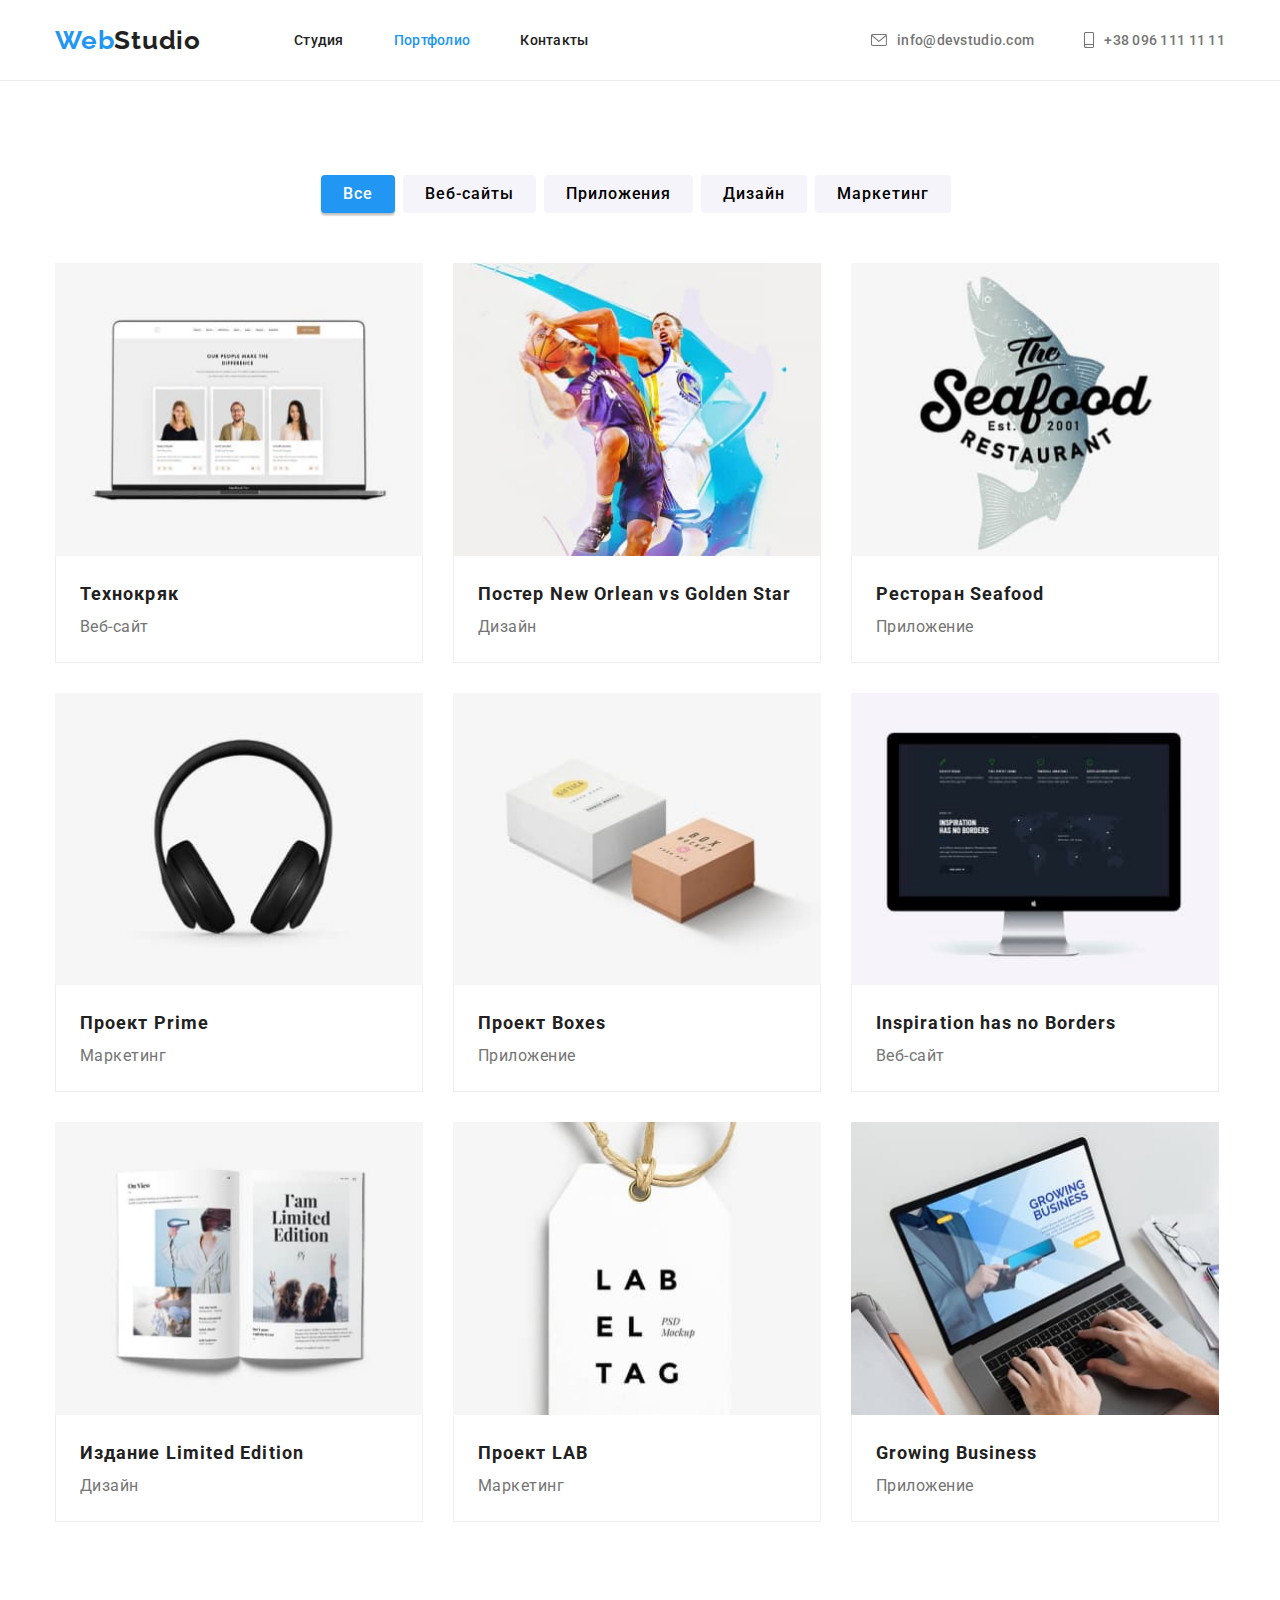
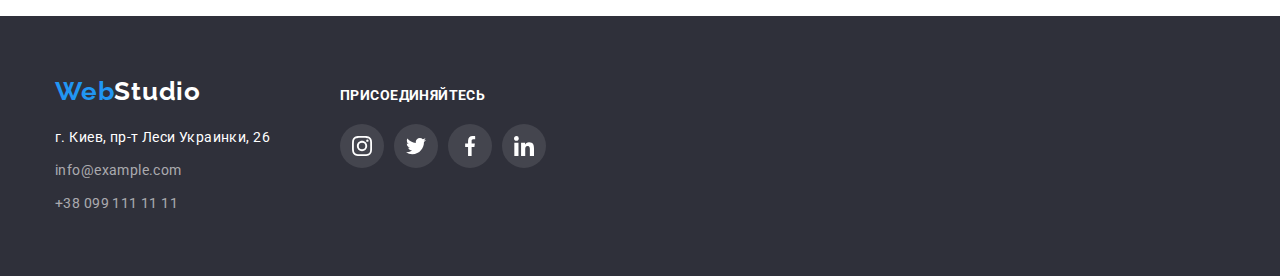
==== portfolio.html @ fd19ae10 "ДЗ№5" ====
<!DOCTYPE html>
<html lang="ru">
  <head>
    <meta charset="UTF-8">
    <meta http-equiv="X-UA-Compatible" content="IE=edge">
    <meta name="viewport" content="width=device-width, initial-scale=1.0">
    <title>Web Studio</title>
    <link rel="preconnect" href="https://fonts.gstatic.com">
    <link  href = " https://fonts.googleapis.com/css2?family=Raleway:wght@700&family=Roboto:wght@400;500;700;900&display=swap " rel = " stylesheet " >
    <link rel="stylesheet" href="https://cdnjs.cloudflare.com/ajax/libs/modern-normalize/1.0.0/modern-normalize.min.css"/>
    <link rel="stylesheet" href="./css/styles.css"/>
</head>
<body>
  <header class="page-header">
    <div class="container">
      <nav class="nav-header">
          <a href="./index.html" class="log-hdr logo-font"><span class="blue-text">Web</span>Studio</a>
          <ul class="list menu">
              <li class="menu-item"><a class="link header-link-hight" href="index.html">Студия</a></li>
              <li class="menu-item"><a class="link header-link-hight active" href="portfolio.html">Портфолио</a></li>
              <li class="menu-item"><a class="link header-link-hight" href="">Контакты</a></li>
          </ul>
      </nav>       
          <ul class="list menu header-contacts" >
              <li class="menu-item">
                <a class="link header-link-hight grey-text" href="">
                  <svg class="hdr-icon-mail"><use href="./img/icons/sprite.svg#icon-envelope"></use></svg>
                   info@devstudio.com</a>
              </li>
              <li class="menu-item">
                <a class="link header-link-hight grey-text" href="">
                  <svg class="hdr-icon-tel"><use href="./img/icons/sprite.svg#icon-smartphone"></use></svg>
                  +38 096 111 11 11</a>
              </li>
          </ul>
    </div>
  </header>
  <main>
    <section class="section">
      <div class="container">
          <h1 class="title-invisible">НАШИ ПРОЭКТЫ</h1>
          <ul class="list menu-button">
            <li class="li-button"><button type="button" class="button button-all" autofocus>Все</button></li>
            <li class="li-button"><button type="button" class="button">Веб-сайты</button></li>
            <li class="li-button"><button type="button" class="button">Приложения</button></li>
            <li class="li-button"><button type="button" class="button">Дизайн</button></li>
            <li class="li-button"><button type="button" class="button">Маркетинг</button></li>
          </ul>
          <ul class="list cards">
              <li class="list-card">
                <a class="card-portf" href=""> 
                <img class="card-img" src="./img/img41.jpg" width="370" height="294" alt="Технокряк"/>
                <div class="card">
                  <h3 class="card-title">Технокряк</h3> 
                  <p class="card-body-item">Веб-сайт</p>
                </div>
                </a> 
              </li>
              <li class="list-card">
                <a class="card-portf" href=""> 
                <img class="card-img" src="./img/img42.jpg" width="370" height="294" alt="Постер New Orlean vs Golden Star"/>
                <div class="card">
                  <h3 class="card-title">Постер New Orlean vs Golden Star</h3> 
                  <p class="card-body-item">Дизайн</p>
                </div>
                </a> 
              </li>
              <li class="list-card">
                <a class="card-portf" href=""> 
                <img class="card-img" src="./img/img43.jpg" width="370" height="294" alt="Ресторан Seafood"/>
                <div class="card">
                  <h3 class="card-title">Ресторан Seafood</h3> 
                  <p class="card-body-item">Приложение</p>
                </div>
                </a>
              </li>  
              <li class="list-card">
                <a class="card-portf" href=""> 
                <img class="card-img" src="./img/img51.jpg" width="370" height="294" alt="Проект Prime"/>
                <div class="card">
                  <h3 class="card-title">Проект Prime</h3> 
                  <p class="card-body-item">Маркетинг</p>
                </div>
                </a>
              </li>  
              <li class="list-card">
                <a class="card-portf" href=""> 
                 <img class="card-img" src="./img/img52.jpg" width="370" height="294" alt="Проект Boxes"/>
                 <div class="card">
                  <h3 class="card-title">Проект Boxes</h3> 
                  <p class="card-body-item">Приложение</p>
                </div>
                </a>
              </li>
              <li class="list-card">
                <a class="card-portf" href=""> 
                <img class="card-img" src="./img/img53.jpg" width="370" height="294" alt="Inspiration has no Borders"/>
                <div class="card">
                   <h3 class="card-title">Inspiration has no Borders</h3> 
                  <p class="card-body-item">Веб-сайт</p>
                </div>
                </a>
              </li>
              <li class="list-card">
                <a class="card-portf" href=""> 
                <img class="card-img" src="./img/img61.jpg" width="370" height="294" alt="Издание Limited Edition"/>
                <div class="card">
                  <h3 class="card-title">Издание Limited Edition</h3> 
                  <p class="card-body-item">Дизайн</p>
                </div>
                </a>
              </li>
              <li class="list-card">
                <a class="card-portf" href=""> 
                <img class="card-img" src="./img/img62.jpg" width="370" height="294" alt="Проект LAB"/>
                <div class="card">
                  <h3 class="card-title">Проект LAB</h3> 
                  <p class="card-body-item">Маркетинг</p>
                </div>
                </a>
              </li>
              <li class="list-card">
                <a class="card-portf" href=""> 
                <img class="card-img" src="./img/img63.jpg" width="370" height="294" alt="Growing Business"/>
                  <div class="card">
                  <h3 class="card-title">Growing Business</h3> 
                  <p class="card-body-item">Приложение</p>
                </div>
                </a>
              </li>
            </ul>
     </div>       
    </section>  
  </main>
  <footer class="ftr-dark-bg">
    <div class="container footer-flex">
      <div>
        <a href="./index.html" class="log logo-font footer-logo"><span class="blue-text">Web</span>Studio</a>
        <address>
        <ul class="list footer-text">
          <li class="adres-txt"><a class="link adres-txt" href="https://goo.gl/maps/XNxuDnSuaGoXyThm7" target="_blank" rel="noopener noreferrer">г. Киев, пр-т Леси Украинки, 26</a></li>
          <li class="footer-grey-txt"><a class=" link footer-grey-txt" href="mailto:info@example.com">info@example.com</a></li>
          <li><a class="link footer-grey-txt" href="tel:+380991111111">+38 099 111 11 11</a></li>
        </ul>
        </address>
      </div>
      <div class="ftr-social">
        <h2 class="ftr-social-title">ПРИСОЕДИНЯЙТЕСЬ</h2>
        <ul class="social-icons">
          <li class="list social-icons-item">
            <a href="" class="ftr-icons-link social-icons-link" target="_blank" rel="noopener noreferrer">
              <svg class="social-icons-svg-ftr">
                <use class="" href="./img/icons/sprite.svg#icon-instagram"></use>
              </svg>
            </a>
          </li>
          <li class="list social-icons-item">
            <a href="" class="ftr-icons-link social-icons-link" target="_blank" rel="noopener noreferrer">
              <svg class="social-icons-svg-ftr">
                <use class="" href="./img/icons/sprite.svg#icon-twitter"></use>
              </svg>
            </a>
          </li>
          <li class="list social-icons-item">
            <a href="" class="ftr-icons-link social-icons-link" target="_blank" rel="noopener noreferrer">
              <svg class="social-icons-svg-ftr">
                <use class="" href="./img/icons/sprite.svg#icon-facebook"></use>
              </svg>
            </a>
          </li>
          <li class="list social-icons-item">
            <a href="" class="ftr-icons-link social-icons-link" target="_blank" rel="noopener noreferrer">
              <svg class="social-icons-svg-ftr">
                <use class="" href="./img/icons/sprite.svg#icon-linkedin"></use>
              </svg>
            </a>
          </li>
        </ul>
      </div>
    </div>
  </footer> 
</body>
</html>
---- css/styles.css ----
:root {
    --white-color:#FFFFFF ;
    --black-color:#212121 ;
    --brand-color: #FFFFFF ;
    --grey-color: #757575;
    --object-color: #2196F3 ;
    --dark-bg: #2F303A ;
    --main-font: "Roboto",  sans-serif;
}
html {
    box-sizing: border-box;
}
body {
    background: var(--brand-color) ;
    color:var(--black-color);
    font-family: var(--main-font);
}  

*,
*::before,
*::after {
    box-sizing: inherit;
}
h1,
h2,
h3,
p {
  margin-top: 0;
  margin-bottom: 0;
}
a {
    /*outline: none;*/
    text-decoration: none;
    color:var(--black-color);
  }

img {
    display: block;
    max-width: 100%;
    height: auto;
}
nav a.active {
    color:var(--object-color);
}
.list {
    margin: 0;
    padding-left: 0;
    list-style: none;
}
.container {
  width: 1200px;
  padding-left: 15px;
  padding-right: 15px;
  margin-left: auto;
  margin-right: auto;
}
.section {
    padding-top: 94px;
    padding-bottom: 94px;
}

.logo-font {
    font-family:"Raleway", sans-serif;
    font-size: 26px;
    line-height: 1.17;
    letter-spacing: 0.03em;
    font-weight: 700;
}

.log-hdr {
    display: inline-block;
    margin-right: 93px;
    padding: 24px 0%;
}

.log {
    display: inline-block;
    }
.page-header {
    border-bottom: 1px solid rgba(236, 236, 236, 1)
}
.page-header .container {
    display: flex;
    justify-content: flex-end;
}
.header-contacts {
    align-items: center;
}   
.header-link-hight {
    display: flex;
    align-items: center;
    padding: 32px 0px;
}     
.menu {
    display: inline-flex;
}

.menu-item:not(:last-child) {
    margin-right: 50px;
}
.nav-header {
    display: flex;
    align-items: center;
    margin-right: auto;
}
.hdr-icon-mail {
    width: 16px;
    height: 12px;
    margin-right: 10px;
    fill: currentColor; 
}
.hdr-icon-tel {
    width: 10px;
    height: 16px;
    margin-right: 10px;
    fill: currentColor; 
}

header {
    background:var(--brand-color);
    font-weight: 500;
    font-size: 14px;
    line-height: 1.17;
    letter-spacing: 0.02em;
  }

.section-hero {
    display: flex;
    flex-direction: column;
    align-items: center;
    justify-content: center;
    margin-right: auto;
    margin-left: auto;
   
}
.hero {
    padding: 200px 0px;
}
.blue-text {
    color: var(--object-color);
}

.link:hover,
.link:focus {
  color: var(--object-color);
  
}

.button:hover,
.button:focus {
  color: var(--white-color); 
  background: var(--object-color);
  box-shadow:   0px 2px 2px 0px rgba(0, 0, 0, 0.12),
                0px 1px 2px 0px rgba(0, 0, 0, 0.08),
                0px 3px 1px 0px rgba(0, 0, 0, 0.1);
}

.main-title {
    font-size: 44px;
    font-weight: 900;
    letter-spacing: 0.06em;
    line-height: 1.36;
    color: var(--white-color) ;
    text-align: center;
 }

.main-hero {
    background-image: linear-gradient(to right,
    rgba(47, 48, 58, 0.4),
    rgba(47, 48, 58, 0.4)),
    url(../img/mainbackground.png);
    background-repeat: no-repeat;
    background-position: center;
    background-size: auto;
    max-width: 1600px;
}

.main-dark-bg {
    background: var(--dark-bg);
    max-width: 1600px;
    margin: auto;
   }

.main-button {
    color: var(--white-color) ;
    font-weight: 700;
    line-height: 1.88;
    text-align: center;
    letter-spacing: 0.06em;
    height: 50px;
    width: 200px;
    border: none;
    border-radius: 4px;
    margin-top: 30px;
    padding: 0;
}

.title-invisible {
    display: none;
}

.cards-icon-text {
    display: flex;
     width: 270px;
}
.card-li-item:not(:last-child)  {
    margin-right: 30px;
}

.card-icon {
    display: flex;
    background: #F5F4FA;
    border-radius: 4px;
     width: 270px;
     height: 120px;
    align-items: center;
    margin-bottom: 30px;
}
.card-content {
    display: block;
}
.title-card-content {
    font-size: 14px;
    text-align: left;
    margin-bottom: 10px;
}

.text-card-content {
    width: 270px;
    font-size: 14px;
    line-height: 1.71;
    letter-spacing: 0.03em;
    color:var(--grey-color);
}

 .works-icons-item {
    display: flex;
    align-items: center;
    height: 120px ;
    width: 270px;
    background: #F5F4FA; 
 } 
.card-icons-svg {
    height: 70px;
    width: auto;
}

.section-works {
     padding-bottom: 94px;
}
.list-works {
    display: inline-flex; 
}

.li-img:not(:last-child) {
  margin-right: 30px;
  }

.work-img {
    position: relative;
}

.work-img-text {
    position: absolute;
    bottom: 0%;
    width: 100%;
    padding-top: 27px;
    padding-bottom: 27px;
    background-color: rgba(47, 48, 58, 0.8);
    color: var(--brand-color);
    font-weight: bold;
    font-size: 14px;
    line-height: 1.14;
    letter-spacing: 0.03em;
    text-align: center;
}

.card-set {
    display: flex;
    flex-wrap: wrap;
    margin-left: -30px;
    margin-top: -50px;
}
.team-item {
    margin-left: 30px;
    margin-top: 50px;
    background: var(--brand-color);
    box-shadow: 0px 1px 3px rgba(0, 0, 0, 0.12), 
                0px 1px 1px rgba(0, 0, 0, 0.14), 
                0px 2px 1px rgba(0, 0, 0, 0.2);
    border-radius: 0px 0px 4px 4px;
    width: 270px;
}

.works,
.team-title  {
    font-size: 36px;
    line-height: 1.17;
    letter-spacing: 0.03em;
    text-align: center;
    margin-bottom: 50px ; 
   }
.team {
    background: #F5F4FA; 
}
.team-member {
    font-size: 16px;
    line-height: 1.17;
    letter-spacing: 0.03em;
    text-align: center;
    color:var(--grey-color);
   }
.team-name {
    font-size: 16px;
    line-height: 1.19;
    font-weight: 500;
    text-align: center;
    letter-spacing: 0.03em;
    color:var(--black-color);
    padding-top: 30px ;
    padding-bottom: 10px ;
}
.grey-text {
    color:var(--grey-color) ;
}
footer {
    padding: 60px 0px; 
}
.footer-logo {
    margin-bottom: 20px ;
    color:var(--white-color) ;
}
.footer-text {
    font-style: normal;   
    font-size: 14px;
    line-height: 1.71;
    letter-spacing: 0.03em;
}
.adres-txt{
    color:var(--white-color);
    margin-bottom: 9px;
}
.footer-grey-txt {
    color: rgba(255, 255, 255, 0.6);
    margin-bottom: 9px;
}

.blue-background {
    background: var(--object-color) ;
}
.li-button {
    margin-right: 8px;
}
.button {
    cursor: pointer;
    background: #F5F4FA ;
    font-weight: 500;
    font-size: 16px;
    line-height: 1.63;
    letter-spacing: 0.06em;
    border: 0px;
    border-radius: 4px;
    
    padding: 6px 22px;
    outline-style: none ;
    transition: color;
    transition: background-color;
    transition: box-shadow; 
    transition: 250ms;
    /*transition-duration: 250ms; почему-то работает только для рядом стоящего свойства*/
    transition-timing-function: cubic-bezier(0.4, 0, 0.2, 1);
   } 
.button-all { /* кнопка синяя всегда*/
    color: var(--white-color); 
    background: var(--object-color);
}

 .menu-button {
    display: flex;
    justify-content: center;
    flex-wrap: wrap;
    margin-bottom: 50px;
 }
.card-img {
    margin-bottom: -1px;
}
.card-title {
    font-weight: 700;
    font-size: 18px;
    line-height: 2;
    letter-spacing: 0.06em;
    }
.card-body-item {
    font-weight: 400 ;
    font-size: 16px ;
    line-height: 1.88 ;
    letter-spacing: 0.03em;
    color:var(--grey-color);
    }
.card {
        padding: 20px 24px;
        border: 1px solid #EEEEEE;
}
.card-portf {
        display: block;
}
.cards {
    display: flex;
    flex-wrap: wrap;
    flex-basis: calc((100% - 3 * 30px) / 3);
    margin-left: -30px;
    margin-top: -30px;
}
.list-card {
        display: flex;
    margin-left: 30px;
    margin-top: 30px;
    padding-top: 0 px;
    background: var(--brand-color);    
    width: 368px;
 }

.card-portf:hover,
.card-portf:focus { 
    box-shadow:   0px 2px 2px 0px rgba(0, 0, 0, 0.12),
                0px 1px 2px 0px rgba(0, 0, 0, 0.08),
                0px 3px 1px 0px rgba(0, 0, 0, 0.1);
}
.social-icons {
    display: inline-flex;
    padding-inline-start: 0px;
    margin-block-start: 0px;
    margin-block-end: 0px;
}
.social-icons-team {
    padding-top: 16px;
    padding-bottom: 30px;
}
.social-icons-svg {
    width: 20px;
    height: 20px;
    fill: rgba(175, 177, 184, 1);
   }

.social-icons-link:hover .social-icons-svg,
.social-icons-link:focus .social-icons-svg {
      fill: var(--brand-color);
}
.social-icons-link:hover,
.social-icons-link:focus {
     background-color:  var(--object-color);
}


.social-icons-link {
    display: flex;
    align-items: center;
    justify-content: center;
    width: 44px;
    height: 44px;
    border-radius: 50%;
}

.social-icons-item:not(:last-child) {
    margin-right: 10px;
}

.title-client {
    font-size: 36px;
    line-height: 1.17;
    text-align: center;
    letter-spacing: 0.03em;
    margin-bottom: 50px;
   }

.client-icons {
     display: block;
}

.client-icons-item {
    width: 170px ;
    height: 92px ;
    border: 1px solid #AFB1B8 ;
    box-sizing: border-box;
    border-radius: 4px;
 } 

.client-icons :not(:last-child) {
    margin-right: 30px;
}
.client-link{
    display: flex;
    justify-content: center;
    align-items: center;
    width: 100%;
    height: 100%;
    fill: rgba(175, 177, 184, 1);
}


/*.client-icons-svg {
    box-shadow: none;
    fill:  currentColor;
}  */

.card-set-client {
    display: flex;
    flex-wrap: wrap;
}

.client-link:hover,
.client-link:focus  {
    fill:  var(--object-color);
    border-color:var(--object-color) ;
    box-shadow:   0px 2px 2px 0px rgba(0, 0, 0, 0.12),
                0px 1px 2px 0px rgba(0, 0, 0, 0.08),
                0px 3px 1px 0px rgba(0, 0, 0, 0.1);
}

.ftr-dark-bg {
    background: var(--dark-bg);
}
.footer-flex {
    display: flex;
    align-items: baseline;
    margin-right: auto;
}
.ftr-social {
    margin-left: 70px;
}
.social-icons-svg-ftr {
    width: 20px;
    height: 20px;
    fill: var(--brand-color);
}
.ftr-social-title {
    font-size: 14px;
    line-height: 1.14;
    letter-spacing: 0.03em;
    color: var(--brand-color);
    margin-bottom: 20px;
}
.ftr-icons-link {
    background-color:rgba(255, 255, 255, 0.1);
}
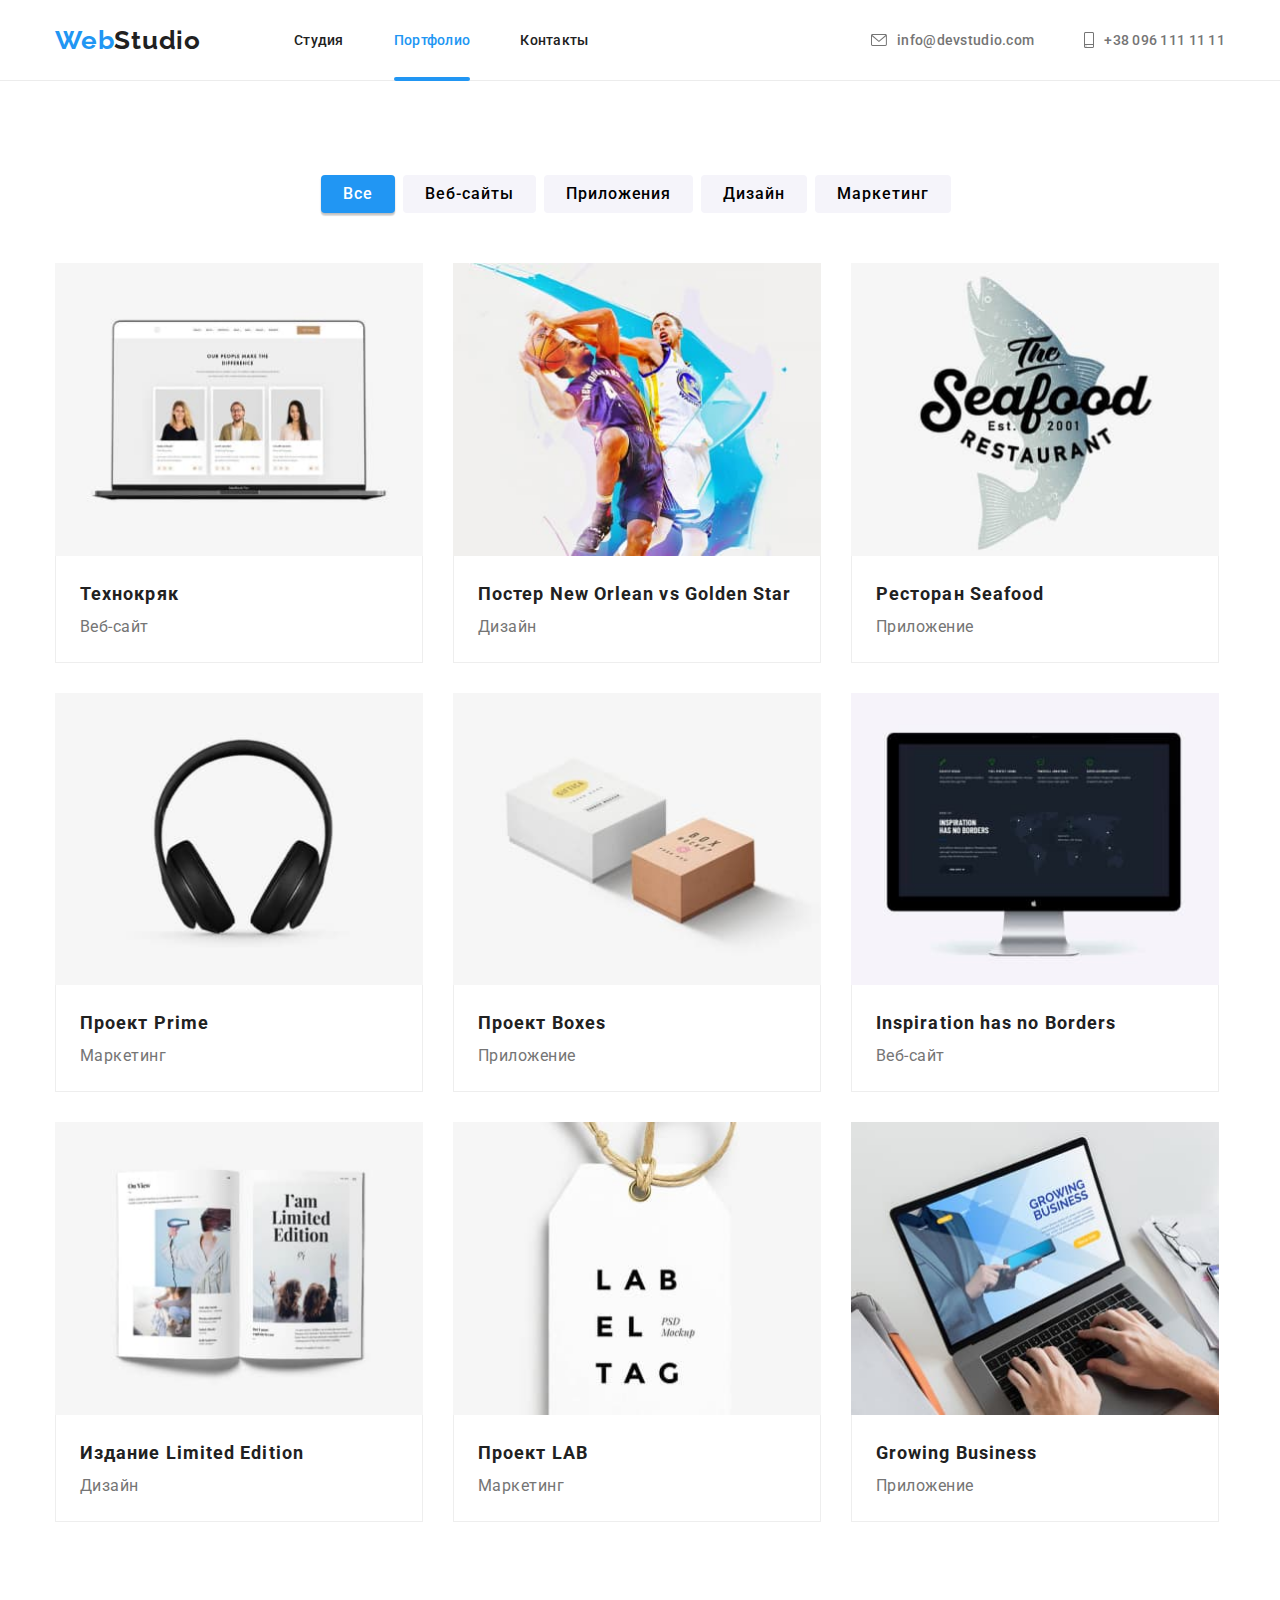
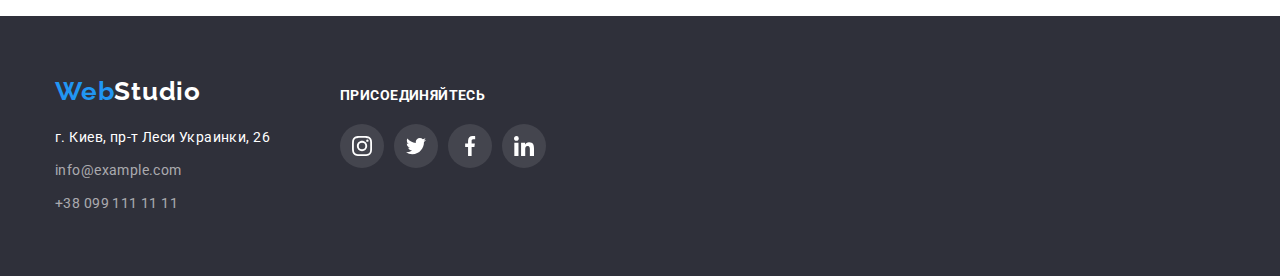
==== commit 8dc5987b: "ДЗ№5" ====
--- a/portfolio.html
+++ b/portfolio.html
@@ -17,7 +17,7 @@
           <a href="./index.html" class="log-hdr logo-font"><span class="blue-text">Web</span>Studio</a>
           <ul class="list menu">
               <li class="menu-item"><a class="link header-link-hight" href="index.html">Студия</a></li>
-              <li class="menu-item"><a class="link header-link-hight active" href="portfolio.html">Портфолио</a></li>
+              <li class="menu-item"><a class="link header-link-hight nav-line active" href="portfolio.html">Портфолио</a></li>
               <li class="menu-item"><a class="link header-link-hight" href="">Контакты</a></li>
           </ul>
       </nav>       
@@ -49,11 +49,14 @@
           <ul class="list cards">
               <li class="list-card">
                 <a class="card-portf" href=""> 
-                <img class="card-img" src="./img/img41.jpg" width="370" height="294" alt="Технокряк"/>
-                <div class="card">
-                  <h3 class="card-title">Технокряк</h3> 
-                  <p class="card-body-item">Веб-сайт</p>
-                </div>
+                  <img class="card-img" src="./img/img41.jpg" width="370" height="294" alt="Технокряк"/>
+                   <div class="overlay">
+                    <p class="overlay-text">Технокряк это современная площадка распространения коронавируса. Компании используют эту платформу для цифрового шпионажа и атак на защищённые сервера конкурентов.</p>
+                  </div>
+                  <div class="card">
+                    <h3 class="card-title">Технокряк</h3> 
+                    <p class="card-body-item">Веб-сайт</p>
+                  </div>
                 </a> 
               </li>
               <li class="list-card">
@@ -63,6 +66,9 @@
                   <h3 class="card-title">Постер New Orlean vs Golden Star</h3> 
                   <p class="card-body-item">Дизайн</p>
                 </div>
+                <div class="overlay">
+                    <p class="overlay-text">Постер New Orlean vs Golden Star</p>
+                  </div>
                 </a> 
               </li>
               <li class="list-card">
@@ -72,6 +78,9 @@
                   <h3 class="card-title">Ресторан Seafood</h3> 
                   <p class="card-body-item">Приложение</p>
                 </div>
+                <div class="overlay">
+                  <p class="overlay-text">Ресторан Seafood</p>
+                </div>
                 </a>
               </li>  
               <li class="list-card">
@@ -80,6 +89,9 @@
                 <div class="card">
                   <h3 class="card-title">Проект Prime</h3> 
                   <p class="card-body-item">Маркетинг</p>
+                </div>
+                <div class="overlay">
+                  <p class="overlay-text">Проект Prime</p>
                 </div>
                 </a>
               </li>  
@@ -90,6 +102,9 @@
                   <h3 class="card-title">Проект Boxes</h3> 
                   <p class="card-body-item">Приложение</p>
                 </div>
+                <div class="overlay">
+                  <p class="overlay-text">Проект Boxes</p>
+                </div>
                 </a>
               </li>
               <li class="list-card">
@@ -99,6 +114,9 @@
                    <h3 class="card-title">Inspiration has no Borders</h3> 
                   <p class="card-body-item">Веб-сайт</p>
                 </div>
+                <div class="overlay">
+                  <p class="overlay-text">Inspiration has no Borders</p>
+                </div>
                 </a>
               </li>
               <li class="list-card">
@@ -108,6 +126,9 @@
                   <h3 class="card-title">Издание Limited Edition</h3> 
                   <p class="card-body-item">Дизайн</p>
                 </div>
+                <div class="overlay">
+                  <p class="overlay-text">Издание Limited Edition</p>
+                </div>
                 </a>
               </li>
               <li class="list-card">
@@ -116,6 +137,8 @@
                 <div class="card">
                   <h3 class="card-title">Проект LAB</h3> 
                   <p class="card-body-item">Маркетинг</p>
+                </div><div class="overlay">
+                  <p class="overlay-text">Проект LAB</p>
                 </div>
                 </a>
               </li>
@@ -125,6 +148,9 @@
                   <div class="card">
                   <h3 class="card-title">Growing Business</h3> 
                   <p class="card-body-item">Приложение</p>
+                </div>
+                <div class="overlay">
+                  <p class="overlay-text">Growing Business</p>
                 </div>
                 </a>
               </li>
@@ -145,7 +171,7 @@
         </address>
       </div>
       <div class="ftr-social">
-        <h2 class="ftr-social-title">ПРИСОЕДИНЯЙТЕСЬ</h2>
+        <p class="ftr-social-title">ПРИСОЕДИНЯЙТЕСЬ</p>
         <ul class="social-icons">
           <li class="list social-icons-item">
             <a href="" class="ftr-icons-link social-icons-link" target="_blank" rel="noopener noreferrer">
--- a/css/styles.css
+++ b/css/styles.css
@@ -30,7 +30,6 @@
   margin-bottom: 0;
 }
 a {
-    /*outline: none;*/
     text-decoration: none;
     color:var(--black-color);
   }
@@ -43,6 +42,9 @@
 nav a.active {
     color:var(--object-color);
 }
+
+
+
 .list {
     margin: 0;
     padding-left: 0;
@@ -89,9 +91,14 @@
 }   
 .header-link-hight {
     display: flex;
+    position: relative;
     align-items: center;
     padding: 32px 0px;
+    transition-property: color;
+    transition-duration: 250ms;
+    transition-timing-function: cubic-bezier(0.4, 0, 0.2, 1);
 }     
+
 .menu {
     display: inline-flex;
 }
@@ -115,6 +122,17 @@
     height: 16px;
     margin-right: 10px;
     fill: currentColor; 
+}
+
+.nav-line::after { 
+  content: "";
+  display: block;
+  position: absolute;
+  bottom: -1px;
+  width: 100%;
+  height: 4px;
+  border-radius: 2px;  
+  background-color: var(--object-color);
 }
 
 header {
@@ -140,13 +158,17 @@
 .blue-text {
     color: var(--object-color);
 }
+.link {
+    /*transition-duration: 250ms;
+    transition-property: color, background-color, box-shadow;
+    transition-timing-function: cubic-bezier(0.4, 0, 0.2, 1);*/
+}
 
 .link:hover,
 .link:focus {
   color: var(--object-color);
   
 }
-
 .button:hover,
 .button:focus {
   color: var(--white-color); 
@@ -195,6 +217,9 @@
     margin-top: 30px;
     padding: 0;
 }
+.blue-background {
+    background: var(--object-color) ;
+}
 
 .title-invisible {
     display: none;
@@ -265,8 +290,10 @@
     position: absolute;
     bottom: 0%;
     width: 100%;
-    padding-top: 27px;
-    padding-bottom: 27px;
+    height: 70px;
+    display: flex;
+    justify-content:center;
+    align-items:center;
     background-color: rgba(47, 48, 58, 0.8);
     color: var(--brand-color);
     font-weight: bold;
@@ -311,6 +338,11 @@
     text-align: center;
     color:var(--grey-color);
    }
+
+ .team-item-info {
+     padding-top: 30px ;
+     padding-bottom: 16px ;
+ }  
 .team-name {
     font-size: 16px;
     line-height: 1.19;
@@ -318,7 +350,6 @@
     text-align: center;
     letter-spacing: 0.03em;
     color:var(--black-color);
-    padding-top: 30px ;
     padding-bottom: 10px ;
 }
 .grey-text {
@@ -346,9 +377,9 @@
     margin-bottom: 9px;
 }
 
-.blue-background {
-    background: var(--object-color) ;
-}
+
+/* portfolio*/
+
 .li-button {
     margin-right: 8px;
 }
@@ -361,16 +392,13 @@
     letter-spacing: 0.06em;
     border: 0px;
     border-radius: 4px;
-    
     padding: 6px 22px;
     outline-style: none ;
-    transition: color;
-    transition: background-color;
-    transition: box-shadow; 
-    transition: 250ms;
-    /*transition-duration: 250ms; почему-то работает только для рядом стоящего свойства*/
+    transition-duration: 250ms;
+    transition-property: color, background-color, box-shadow;
     transition-timing-function: cubic-bezier(0.4, 0, 0.2, 1);
-   } 
+} 
+
 .button-all { /* кнопка синяя всегда*/
     color: var(--white-color); 
     background: var(--object-color);
@@ -382,8 +410,69 @@
     flex-wrap: wrap;
     margin-bottom: 50px;
  }
+
+
 .card-img {
     margin-bottom: -1px;
+}
+
+
+.cards {
+    display: flex;
+    flex-wrap: wrap;
+    flex-basis: calc((100% - 3 * 30px) / 3);
+    margin-left: -30px;
+    margin-top: -30px;
+}
+.list-card {
+    position: relative;
+    display: flex;
+    margin-left: 30px;
+    margin-top: 30px;
+    padding-top: 0 px;
+    background: var(--brand-color);    
+    width: 368px;
+    overflow: hidden ;
+ }
+.card-portf {
+     display: block;
+     
+}
+
+.card-portf:hover,
+.card-portf:focus { 
+    box-shadow:   0px 2px 2px 0px rgba(0, 0, 0, 0.12),
+                  0px 1px 2px 0px rgba(0, 0, 0, 0.08),
+                  0px 3px 1px 0px rgba(0, 0, 0, 0.1);
+}
+.overlay-text {
+   font-size: 18px;
+    line-height: 1.56;
+    letter-spacing: 0.03em;
+    color: var(--white-color);
+}
+
+.overlay {
+    opacity: 0;
+    position: absolute;
+    top: 0;
+    left: 0;
+    width: 100%;
+    height: 294px;
+    padding: 63px 24px;
+    background-color: rgba(33, 150, 243, 0.9);
+    transform: translateY(100%);
+    transition-duration: 250ms;
+    transition-timing-function: cubic-bezier(0.4, 0, 0.2, 1);
+      
+}
+
+.card-portf:hover .overlay,
+.card-portf:focus .overlay {
+    opacity: 1;
+    transform: translateY(0%);
+    transition-duration: 250ms;
+    transition-timing-function: cubic-bezier(0.4, 0, 0.2, 1);
 }
 .card-title {
     font-weight: 700;
@@ -399,34 +488,11 @@
     color:var(--grey-color);
     }
 .card {
-        padding: 20px 24px;
-        border: 1px solid #EEEEEE;
-}
-.card-portf {
-        display: block;
-}
-.cards {
-    display: flex;
-    flex-wrap: wrap;
-    flex-basis: calc((100% - 3 * 30px) / 3);
-    margin-left: -30px;
-    margin-top: -30px;
-}
-.list-card {
-        display: flex;
-    margin-left: 30px;
-    margin-top: 30px;
-    padding-top: 0 px;
-    background: var(--brand-color);    
-    width: 368px;
- }
-
-.card-portf:hover,
-.card-portf:focus { 
-    box-shadow:   0px 2px 2px 0px rgba(0, 0, 0, 0.12),
-                0px 1px 2px 0px rgba(0, 0, 0, 0.08),
-                0px 3px 1px 0px rgba(0, 0, 0, 0.1);
-}
+    padding: 20px 24px;
+    border: 1px solid #EEEEEE;
+}
+
+
 .social-icons {
     display: inline-flex;
     padding-inline-start: 0px;
@@ -434,7 +500,6 @@
     margin-block-end: 0px;
 }
 .social-icons-team {
-    padding-top: 16px;
     padding-bottom: 30px;
 }
 .social-icons-svg {
@@ -452,7 +517,6 @@
      background-color:  var(--object-color);
 }
 
-
 .social-icons-link {
     display: flex;
     align-items: center;
@@ -460,6 +524,9 @@
     width: 44px;
     height: 44px;
     border-radius: 50%;
+    transition-duration: 250ms;
+    transition-property: color, background-color, box-shadow;
+    transition-timing-function: cubic-bezier(0.4, 0, 0.2, 1);
 }
 
 .social-icons-item:not(:last-child) {
@@ -481,15 +548,14 @@
 .client-icons-item {
     width: 170px ;
     height: 92px ;
+ } 
+.client-icons :not(:last-child) {
+    margin-right: 30px;
+}
+.client-link{
     border: 1px solid #AFB1B8 ;
     box-sizing: border-box;
     border-radius: 4px;
- } 
-
-.client-icons :not(:last-child) {
-    margin-right: 30px;
-}
-.client-link{
     display: flex;
     justify-content: center;
     align-items: center;
@@ -497,12 +563,6 @@
     height: 100%;
     fill: rgba(175, 177, 184, 1);
 }
-
-
-/*.client-icons-svg {
-    box-shadow: none;
-    fill:  currentColor;
-}  */
 
 .card-set-client {
     display: flex;
@@ -535,6 +595,7 @@
     fill: var(--brand-color);
 }
 .ftr-social-title {
+    font-weight: bold;
     font-size: 14px;
     line-height: 1.14;
     letter-spacing: 0.03em;
@@ -545,3 +606,46 @@
     background-color:rgba(255, 255, 255, 0.1);
 }
 
+.backdrop {
+    position: fixed;
+    top: 0;
+    left: 0;
+    width: 100%;
+    height: 100%;
+    background-color: rgba(23, 26, 36, 0.6);
+    overflow: auto;
+    transition-duration: 250ms;
+    transition-timing-function: cubic-bezier(0.4, 0, 0.2, 1);
+  }
+  
+  .is-hidden {
+    opacity: 0;
+    visibility: hidden;
+    pointer-events: none;
+  }
+
+.modal {
+    position: absolute;
+    top: 50%;
+    left: 50%;
+    transform: translate(-50%, -50%);
+    width: 100%;
+    max-width: 528px;
+    min-height: 580px;
+    padding: 40px 30px;
+    background-color: #fff;
+    box-shadow:  0px 1px 3px rgba(0, 0, 0, 0.12),
+                 0px 1px 1px rgba(0, 0, 0, 0.14),
+                 0px 2px 1px rgba(0, 0, 0, 0.2);
+    border-radius: 4px;
+  }
+
+    
+  .modal-btn-close {
+    position: absolute;
+    top: 15px;
+    right: 15px;
+    border-radius: 50%;
+  }
+
+  